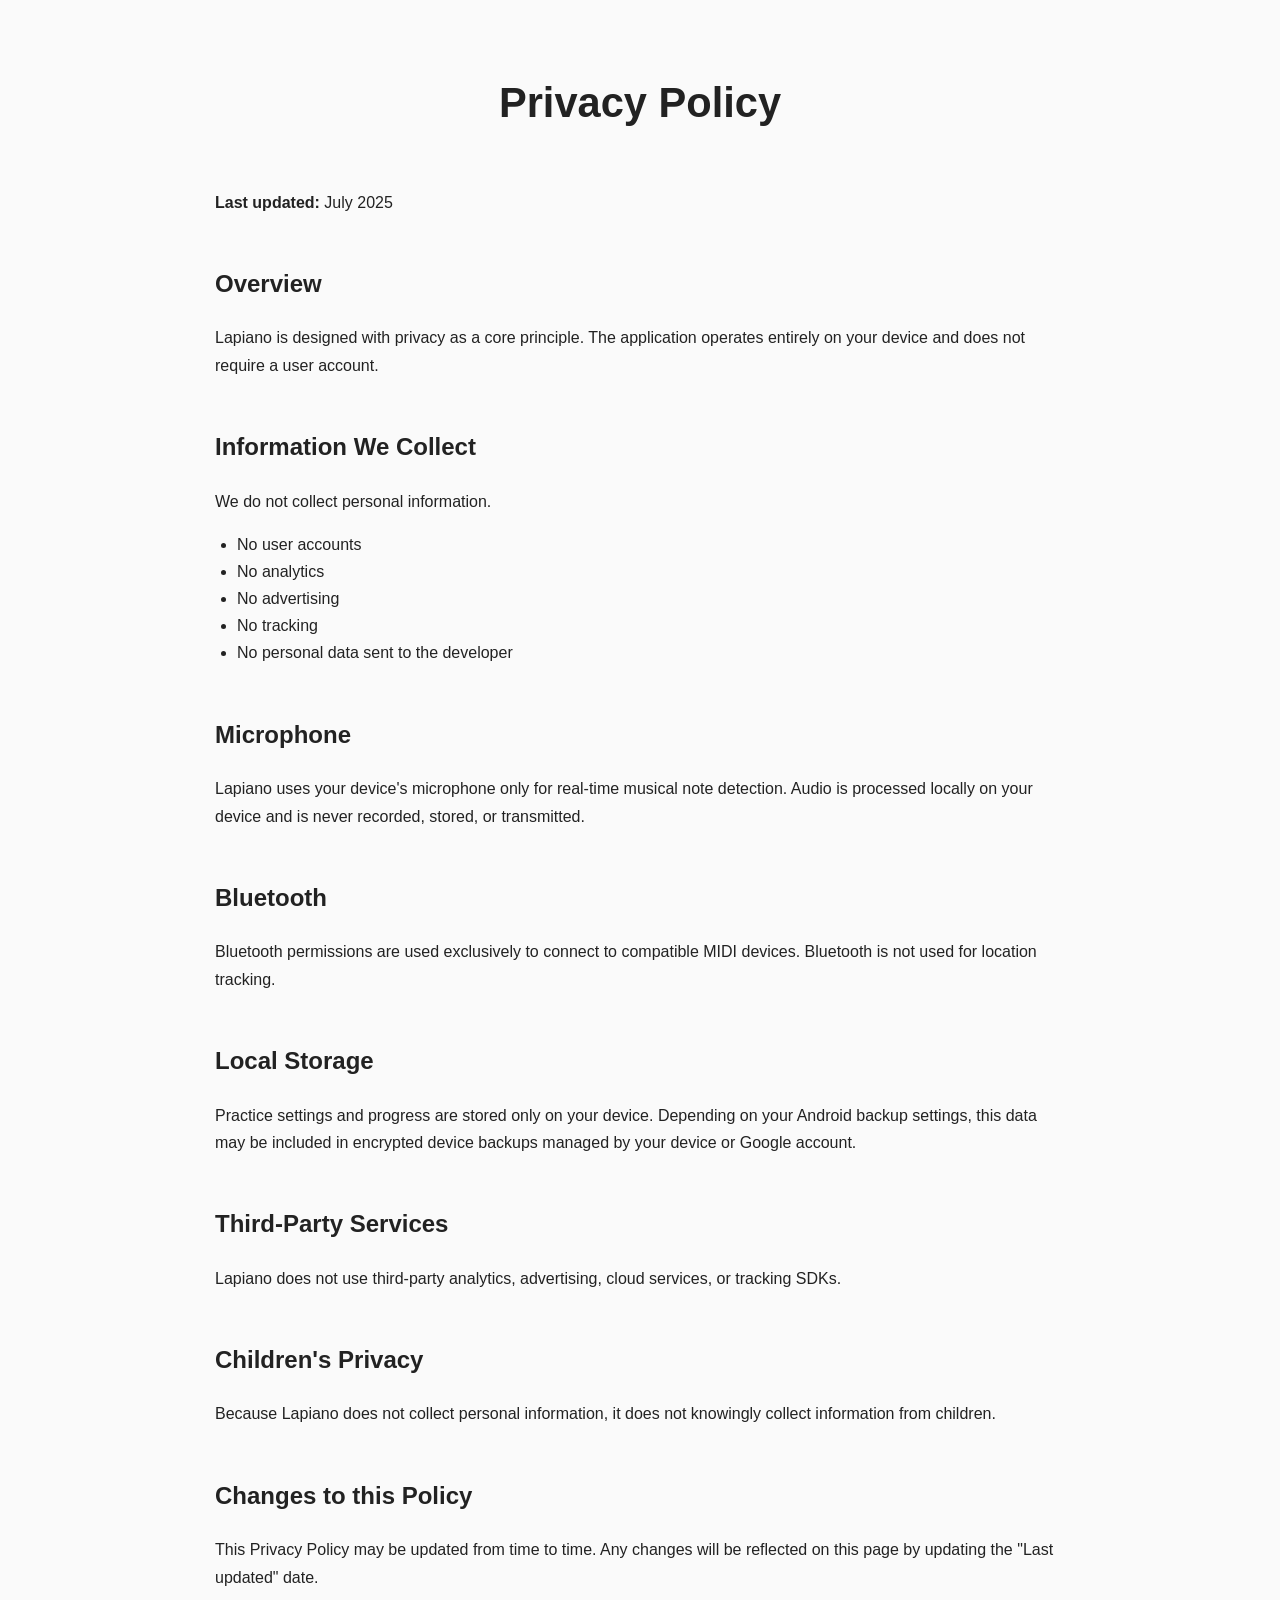
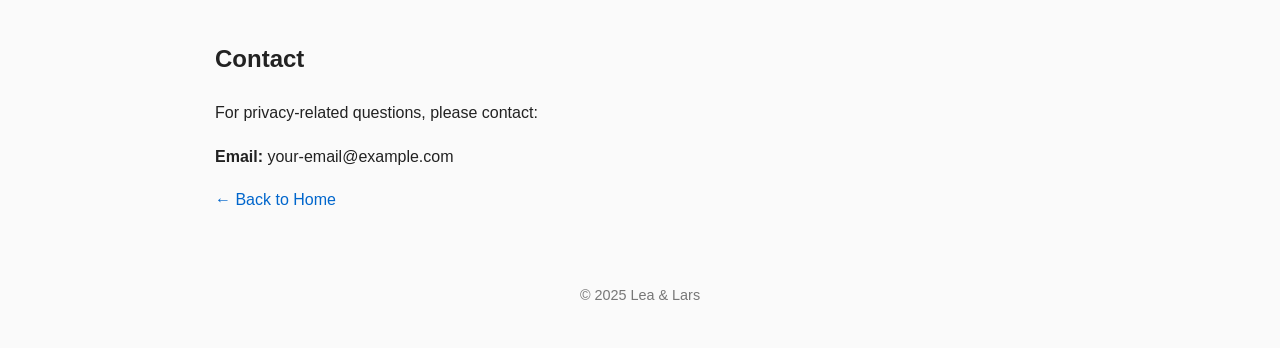
==== privacy.html @ 87901df6 "initial file commit" ====
<!DOCTYPE html>
<html lang="en">
<head>
    <meta charset="UTF-8">
    <meta name="viewport" content="width=device-width, initial-scale=1.0">
    <title>Lapiano – Privacy Policy</title>
    <link rel="stylesheet" href="styles.css">
</head>
<body>

<header>
    <h1>Privacy Policy</h1>
</header>

<main>

<p><strong>Last updated:</strong> July 2025</p>

<h2>Overview</h2>

<p>
Lapiano is designed with privacy as a core principle.
The application operates entirely on your device and does not require a user account.
</p>

<h2>Information We Collect</h2>

<p>
We do not collect personal information.
</p>

<ul>
    <li>No user accounts</li>
    <li>No analytics</li>
    <li>No advertising</li>
    <li>No tracking</li>
    <li>No personal data sent to the developer</li>
</ul>

<h2>Microphone</h2>

<p>
Lapiano uses your device's microphone only for real-time musical note detection.
Audio is processed locally on your device and is never recorded, stored, or transmitted.
</p>

<h2>Bluetooth</h2>

<p>
Bluetooth permissions are used exclusively to connect to compatible MIDI devices.
Bluetooth is not used for location tracking.
</p>

<h2>Local Storage</h2>

<p>
Practice settings and progress are stored only on your device.
Depending on your Android backup settings, this data may be included in encrypted device backups managed by your device or Google account.
</p>

<h2>Third-Party Services</h2>

<p>
Lapiano does not use third-party analytics, advertising, cloud services, or tracking SDKs.
</p>

<h2>Children's Privacy</h2>

<p>
Because Lapiano does not collect personal information, it does not knowingly collect information from children.
</p>

<h2>Changes to this Policy</h2>

<p>
This Privacy Policy may be updated from time to time.
Any changes will be reflected on this page by updating the "Last updated" date.
</p>

<h2>Contact</h2>

<p>
For privacy-related questions, please contact:
</p>

<p>
<strong>Email:</strong> your-email@example.com
</p>

<p>
<a href="index.html">← Back to Home</a>
</p>

</main>

<footer>
    © 2025 Lea & Lars
</footer>

</body>
</html>
---- styles.css ----
body {
    font-family: -apple-system, BlinkMacSystemFont, "Segoe UI", Roboto, sans-serif;
    max-width: 850px;
    margin: auto;
    padding: 40px 20px;
    line-height: 1.7;
    color: #222;
    background: #fafafa;
}

header {
    text-align: center;
    margin-bottom: 50px;
}

.subtitle {
    color: #666;
    font-size: 1.1em;
}

section {
    margin-bottom: 40px;
}

h1 {
    font-size: 2.6em;
    margin-bottom: 0.2em;
}

h2 {
    margin-top: 2em;
}

ul {
    padding-left: 22px;
}

footer {
    margin-top: 70px;
    text-align: center;
    color: #777;
    font-size: 0.9em;
}

a {
    color: #0066cc;
    text-decoration: none;
}

a:hover {
    text-decoration: underline;
}
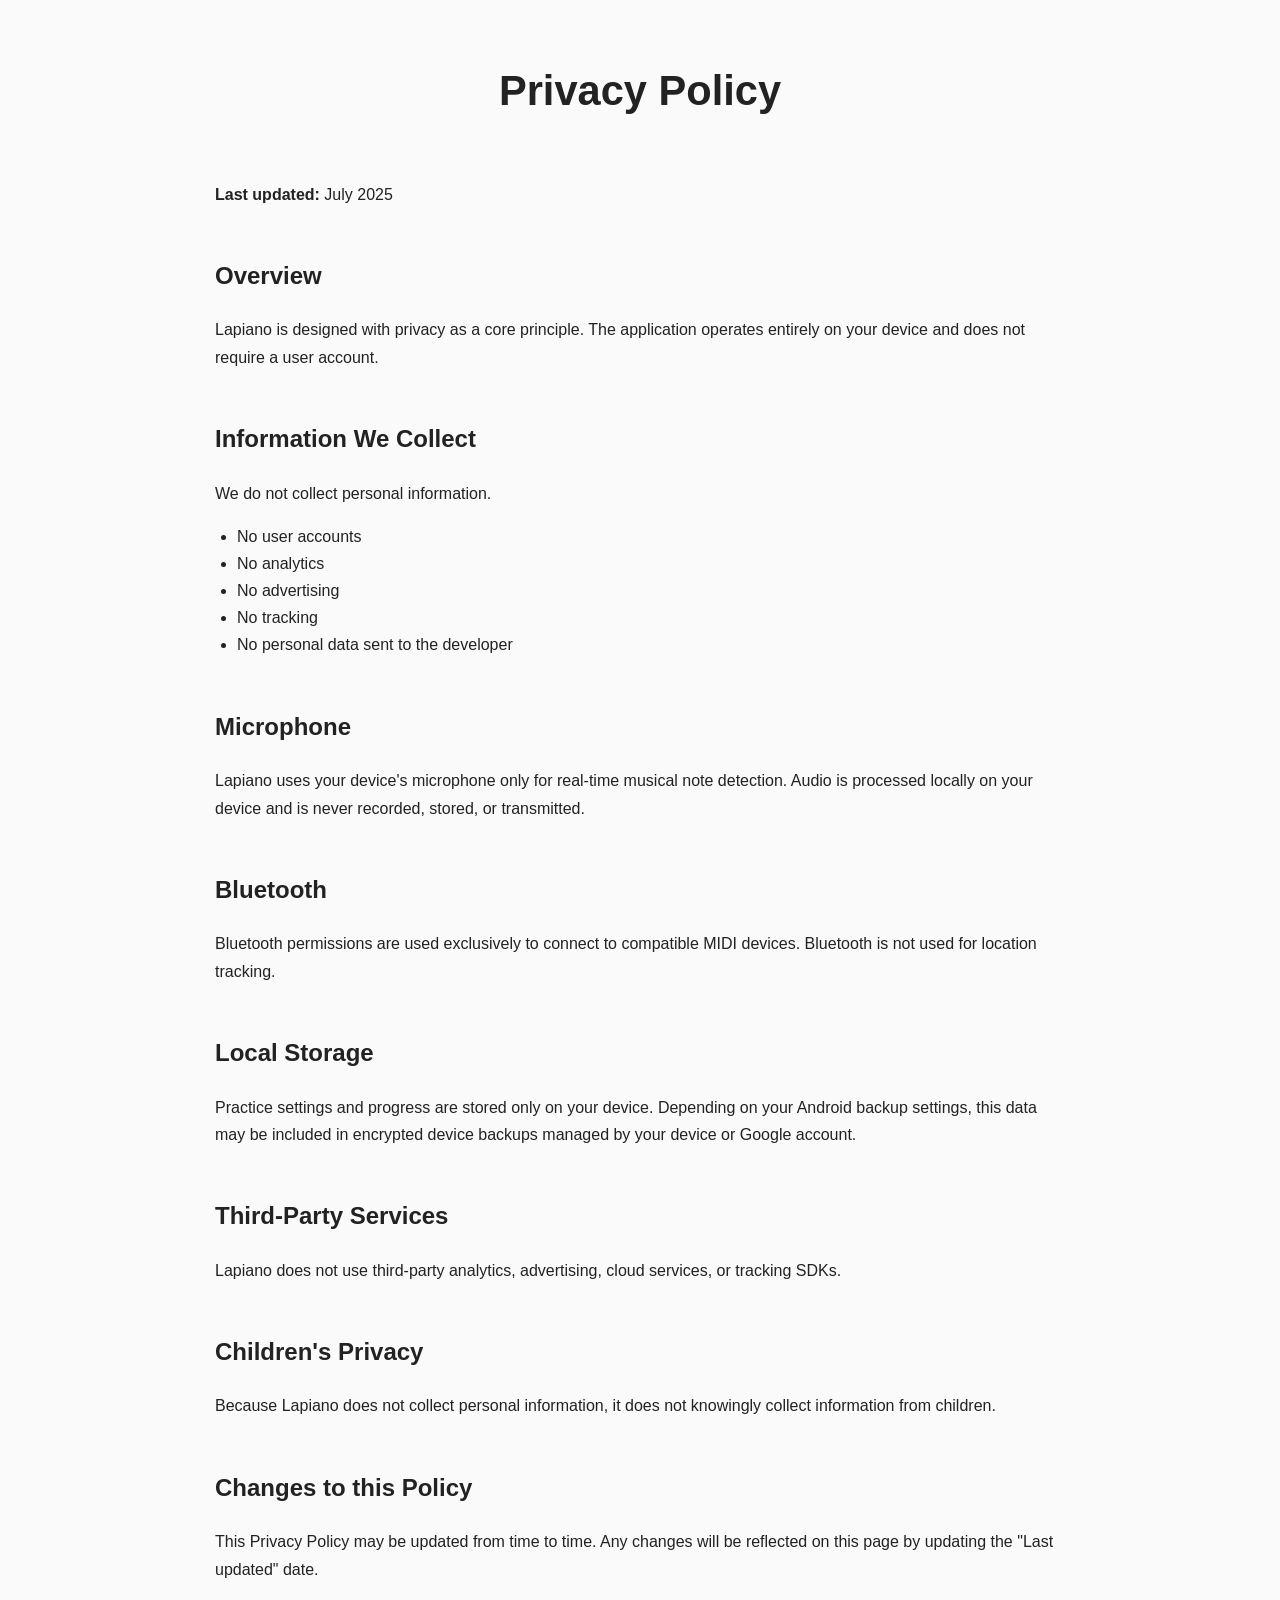
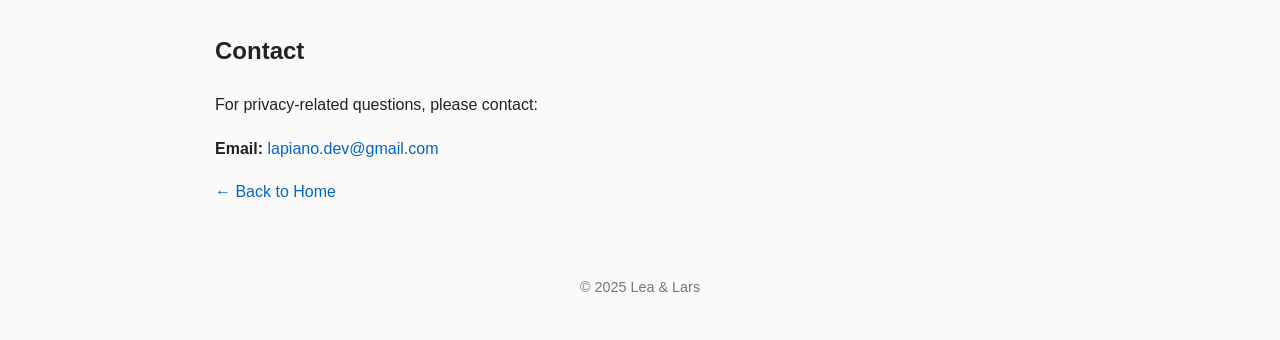
==== commit 6893cf90: "design improvements" ====
--- a/privacy.html
+++ b/privacy.html
@@ -5,6 +5,7 @@
     <meta name="viewport" content="width=device-width, initial-scale=1.0">
     <title>Lapiano – Privacy Policy</title>
     <link rel="stylesheet" href="styles.css">
+    <link rel="icon" href="assets/favicon.png">
 </head>
 <body>
 
@@ -84,8 +85,7 @@
 </p>
 
 <p>
-<strong>Email:</strong> your-email@example.com
-</p>
+<strong>Email:</strong> <a href="mailto:lapiano.dev@gmail.com">lapiano.dev@gmail.com</a></p>
 
 <p>
 <a href="index.html">← Back to Home</a>
--- a/styles.css
+++ b/styles.css
@@ -2,24 +2,56 @@
     font-family: -apple-system, BlinkMacSystemFont, "Segoe UI", Roboto, sans-serif;
     max-width: 850px;
     margin: auto;
-    padding: 40px 20px;
+    padding: 28px 20px 40px;
     line-height: 1.7;
     color: #222;
     background: #fafafa;
 }
 
+nav {
+    display: flex;
+    justify-content: space-between;
+    align-items: center;
+    margin-bottom: 52px;
+    font-size: 0.95em;
+}
+
+nav a {
+    margin-left: 18px;
+    color: #444;
+}
+
+.nav-brand {
+    margin-left: 0;
+    font-weight: 700;
+    color: #222;
+}
+
 header {
     text-align: center;
-    margin-bottom: 50px;
+    margin-bottom: 54px;
+}
+
+.logo {
+    width: 96px;
+    height: 96px;
+    border-radius: 18px;
+    margin-bottom: 24px;
 }
 
 .subtitle {
     color: #666;
     font-size: 1.1em;
+    margin-bottom: 10px;
+}
+
+.hero-detail {
+    color: #444;
+    font-size: 1em;
 }
 
 section {
-    margin-bottom: 40px;
+    margin-bottom: 44px;
 }
 
 h1 {
@@ -35,11 +67,44 @@
     padding-left: 22px;
 }
 
+.feature-list li {
+    margin-bottom: 4px;
+}
+
+.button-row {
+    display: flex;
+    flex-wrap: wrap;
+    gap: 12px;
+}
+
+.button {
+    display: inline-block;
+    padding: 10px 16px;
+    border: 1px solid #bbb;
+    border-radius: 10px;
+    color: #222;
+    background: #fff;
+}
+
+.button:hover {
+    text-decoration: none;
+    border-color: #777;
+}
+
 footer {
     margin-top: 70px;
     text-align: center;
     color: #777;
     font-size: 0.9em;
+}
+
+footer a {
+    color: #666;
+}
+
+footer span {
+    margin: 0 8px;
+    color: #aaa;
 }
 
 a {
@@ -50,3 +115,18 @@
 a:hover {
     text-decoration: underline;
 }
+
+@media (max-width: 560px) {
+    nav {
+        flex-direction: column;
+        gap: 10px;
+    }
+
+    nav a {
+        margin: 0 8px;
+    }
+
+    h1 {
+        font-size: 2.2em;
+    }
+}
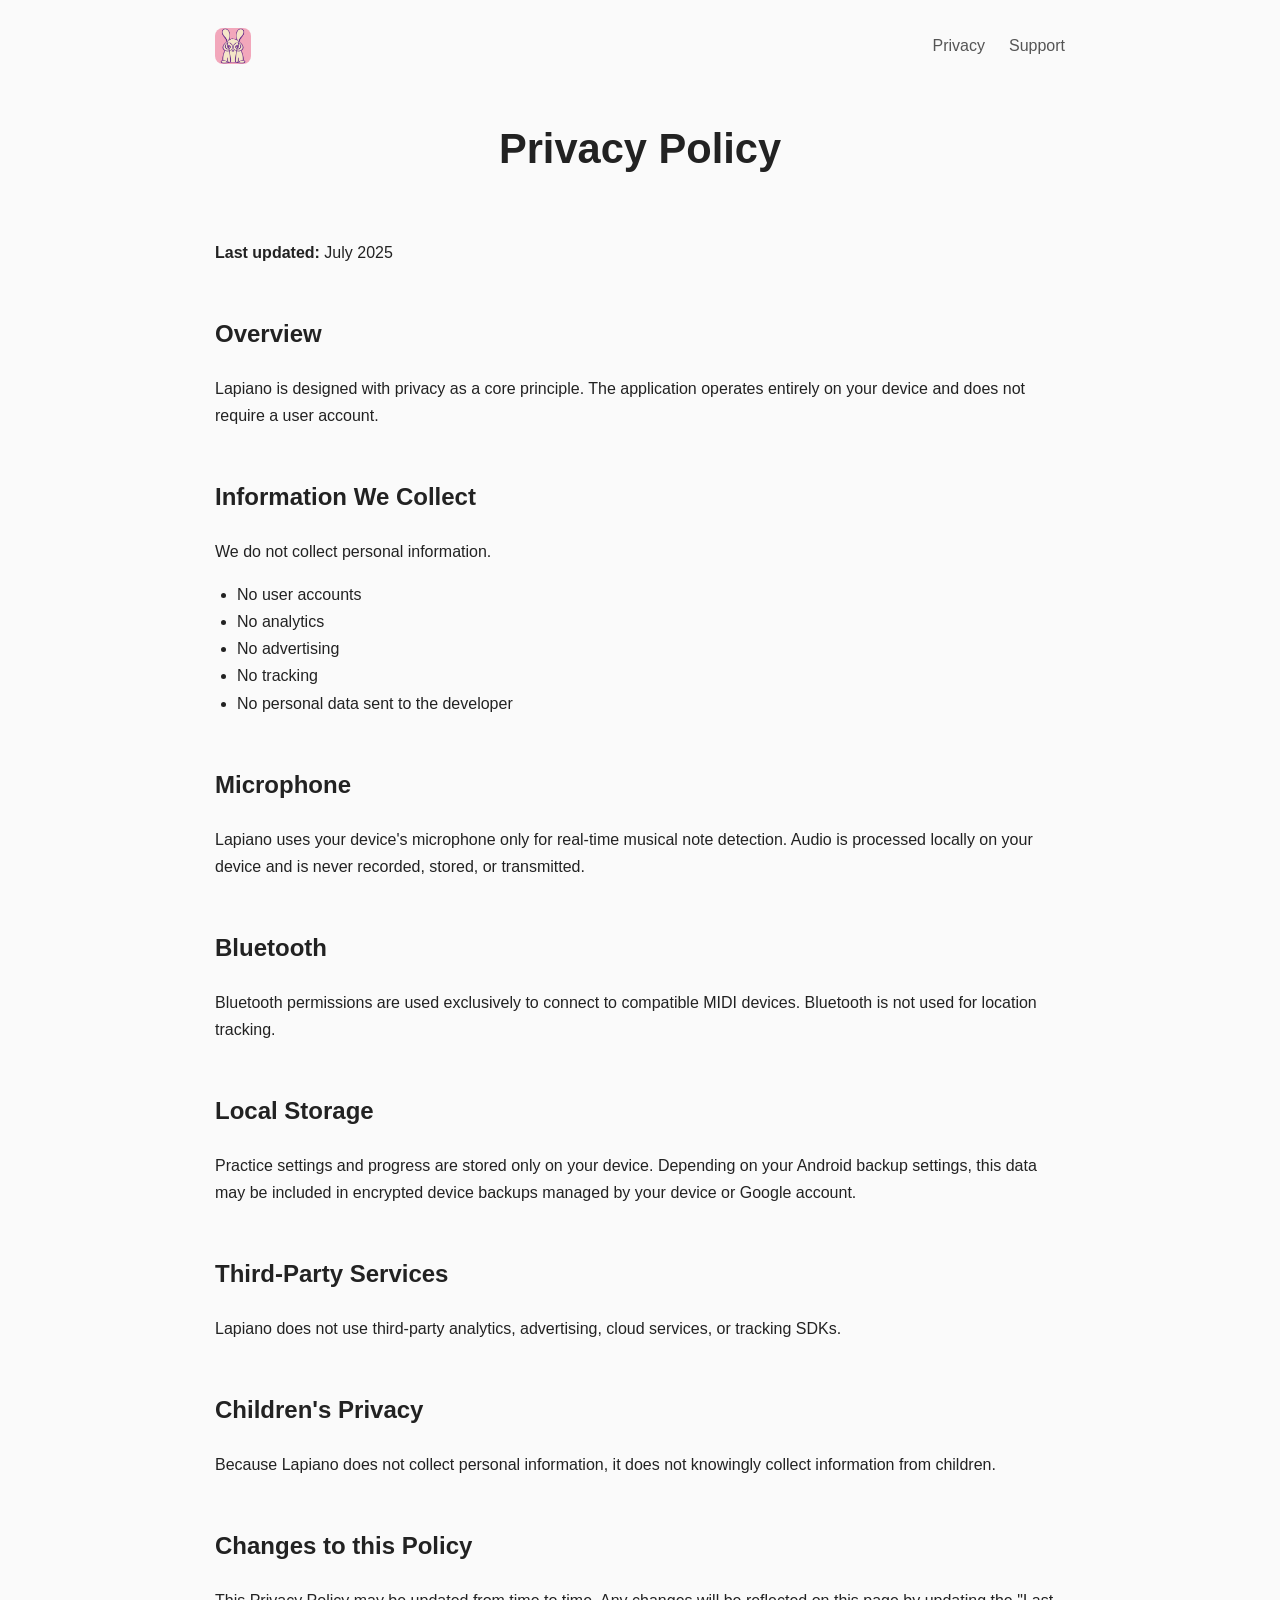
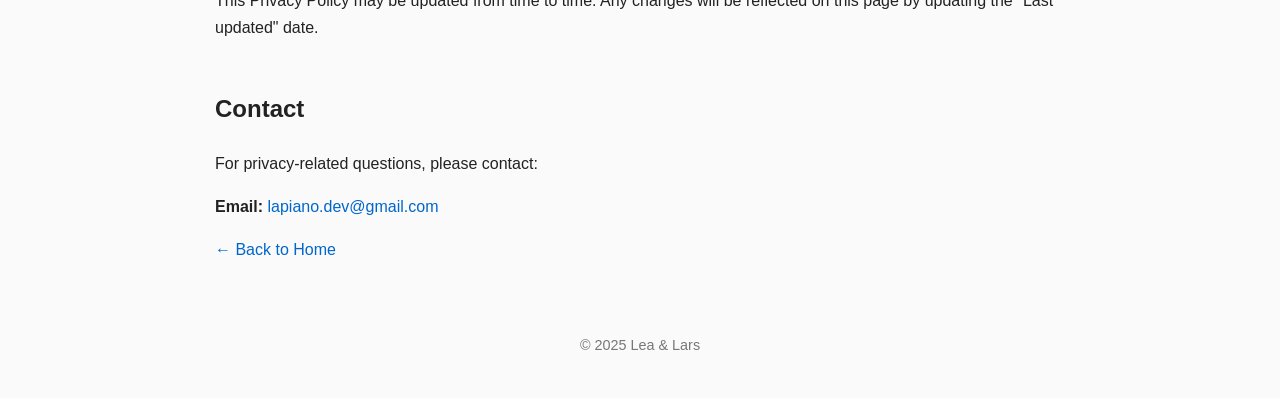
==== commit 38ad21cb: "nav bar fix" ====
--- a/privacy.html
+++ b/privacy.html
@@ -8,6 +8,16 @@
     <link rel="icon" href="assets/favicon.png">
 </head>
 <body>
+<nav>
+    <a href="index.html" class="nav-brand">
+        <img src="assets/favicon.png" alt="Lapiano" class="nav-logo">
+    </a>
+
+    <div class="nav-links">
+        <a href="privacy.html">Privacy</a>
+        <a href="support.html">Support</a>
+    </div>
+</nav>
 
 <header>
     <h1>Privacy Policy</h1>
--- a/styles.css
+++ b/styles.css
@@ -12,24 +12,41 @@
     display: flex;
     justify-content: space-between;
     align-items: center;
-    margin-bottom: 52px;
-    font-size: 0.95em;
-}
-
-nav a {
-    margin-left: 18px;
-    color: #444;
+    margin-bottom: 50px;
 }
 
 .nav-brand {
-    margin-left: 0;
+    font-size: 1.2rem;
     font-weight: 700;
     color: #222;
+    text-decoration: none;
+}
+
+.nav-links {
+    display: flex;
+    gap: 24px;
+}
+
+.nav-links a {
+    color: #555;
+    text-decoration: none;
+    font-weight: 500;
+}
+
+.nav-links a:hover {
+    color: #000;
+    text-decoration: none;
 }
 
 header {
     text-align: center;
     margin-bottom: 54px;
+}
+.nav-logo {
+    width: 36px;
+    height: 36px;
+    border-radius: 8px;
+    display: block;
 }
 
 .logo {
